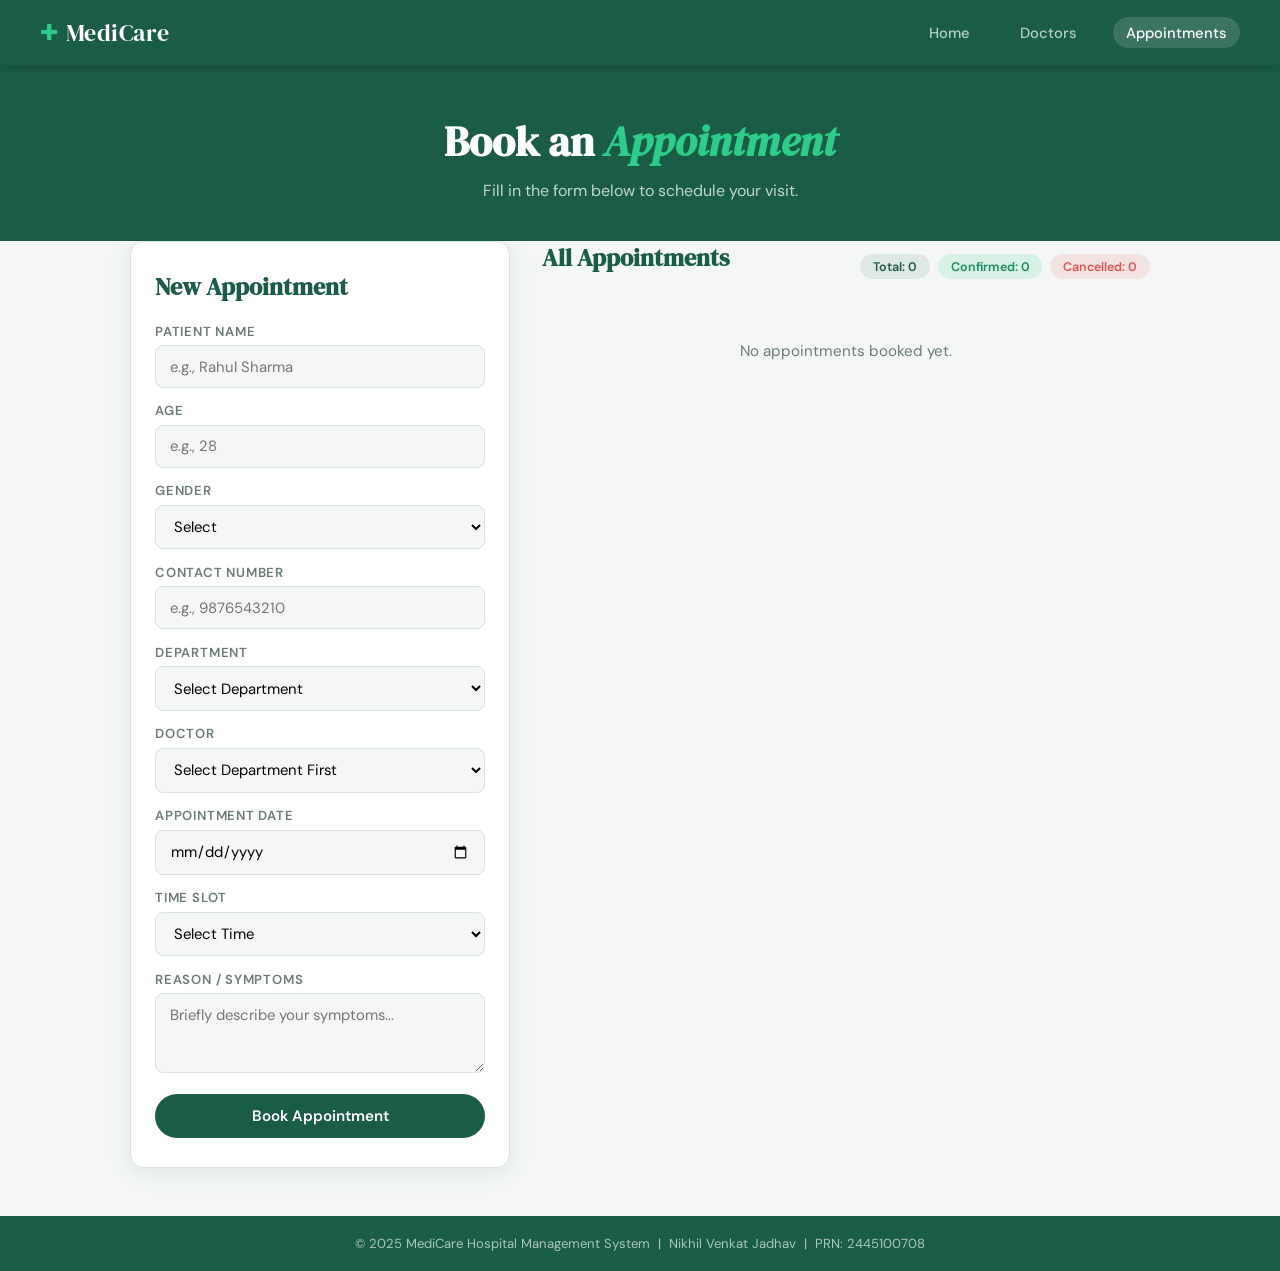
==== appointments.html @ d4bf0b08 "Add files via upload" ====
<!DOCTYPE html>
<html lang="en">
<head>
  <meta charset="UTF-8"/>
  <meta name="viewport" content="width=device-width, initial-scale=1.0"/>
  <title>MediCare — Appointments</title>
  <link rel="preconnect" href="https://fonts.googleapis.com">
  <link href="https://fonts.googleapis.com/css2?family=DM+Serif+Display:ital@0;1&family=DM+Sans:wght@300;400;500;600&display=swap" rel="stylesheet">
  <link rel="stylesheet" href="style.css"/>
</head>
<body>
  <header>
    <div class="logo">
      <span class="logo-cross">✚</span>
      <span class="logo-text">MediCare</span>
    </div>
    <nav>
      <a href="index.html" class="nav-link">Home</a>
      <a href="doctors.html" class="nav-link">Doctors</a>
      <a href="appointments.html" class="nav-link active">Appointments</a>
    </nav>
  </header>

  <div class="page-hero">
    <h1>Book an <em>Appointment</em></h1>
    <p>Fill in the form below to schedule your visit.</p>
  </div>

  <section class="section appt-layout">

    <!-- BOOKING FORM -->
    <div class="form-card">
      <h2 class="form-title">New Appointment</h2>

      <div class="form-group">
        <label>Patient Name</label>
        <input type="text" id="patientName" placeholder="e.g., Rahul Sharma"/>
      </div>
      <div class="form-group">
        <label>Age</label>
        <input type="number" id="patientAge" placeholder="e.g., 28" min="1"/>
      </div>
      <div class="form-group">
        <label>Gender</label>
        <select id="patientGender">
          <option value="">Select</option>
          <option>Male</option>
          <option>Female</option>
          <option>Other</option>
        </select>
      </div>
      <div class="form-group">
        <label>Contact Number</label>
        <input type="tel" id="contactNum" placeholder="e.g., 9876543210"/>
      </div>
      <div class="form-group">
        <label>Department</label>
        <select id="department" onchange="updateDoctors()">
          <option value="">Select Department</option>
          <option>Cardiology</option>
          <option>Neurology</option>
          <option>Dentistry</option>
          <option>Ophthalmology</option>
          <option>Orthopedics</option>
          <option>Pathology</option>
        </select>
      </div>
      <div class="form-group">
        <label>Doctor</label>
        <select id="doctorSelect">
          <option value="">Select Department First</option>
        </select>
      </div>
      <div class="form-group">
        <label>Appointment Date</label>
        <input type="date" id="apptDate"/>
      </div>
      <div class="form-group">
        <label>Time Slot</label>
        <select id="timeSlot">
          <option value="">Select Time</option>
          <option>09:00 AM</option>
          <option>10:00 AM</option>
          <option>11:00 AM</option>
          <option>12:00 PM</option>
          <option>02:00 PM</option>
          <option>03:00 PM</option>
          <option>04:00 PM</option>
          <option>05:00 PM</option>
        </select>
      </div>
      <div class="form-group">
        <label>Reason / Symptoms</label>
        <textarea id="reason" placeholder="Briefly describe your symptoms..."></textarea>
      </div>

      <button class="btn-primary full-width" onclick="bookAppointment()">Book Appointment</button>
    </div>

    <!-- APPOINTMENTS TABLE -->
    <div class="appt-list">
      <div class="appt-list-header">
        <h2 class="form-title">All Appointments</h2>
        <div class="summary-chips">
          <span class="chip total" id="chipTotal">Total: 0</span>
          <span class="chip confirmed" id="chipConfirmed">Confirmed: 0</span>
          <span class="chip cancelled" id="chipCancelled">Cancelled: 0</span>
        </div>
      </div>
      <div class="table-wrap">
        <table id="apptTable">
          <thead>
            <tr>
              <th>#</th>
              <th>Patient</th>
              <th>Doctor</th>
              <th>Date</th>
              <th>Time</th>
              <th>Department</th>
              <th>Status</th>
              <th>Action</th>
            </tr>
          </thead>
          <tbody id="apptBody">
          </tbody>
        </table>
        <p class="empty-msg" id="emptyMsg">No appointments booked yet.</p>
      </div>
    </div>

  </section>

  <footer>
    <p>© 2025 MediCare Hospital Management System &nbsp;|&nbsp; Nikhil Venkat Jadhav &nbsp;|&nbsp; PRN: 2445100708</p>
  </footer>

  <script src="script.js"></script>
  <script>
    // Set min date to today
    document.getElementById('apptDate').min = new Date().toISOString().split('T')[0];
    renderAppointments();
  </script>
</body>
</html>
---- style.css ----
/* ============================================================
   MediCare — Hospital Appointment Manager
   Style Sheet
   ============================================================ */

:root {
  --bg:        #f4f7f5;
  --surface:   #ffffff;
  --primary:   #1a5c45;
  --accent:    #2ecc8a;
  --danger:    #e05555;
  --text:      #1a1a2e;
  --muted:     #6b7c73;
  --border:    #d4e4dc;
  --shadow:    0 4px 24px rgba(26,92,69,.10);
  --radius:    14px;
  --font-head: 'DM Serif Display', serif;
  --font-body: 'DM Sans', sans-serif;
}

*, *::before, *::after { box-sizing: border-box; margin: 0; padding: 0; }

body {
  font-family: var(--font-body);
  background: var(--bg);
  color: var(--text);
  min-height: 100vh;
  display: flex;
  flex-direction: column;
}

/* ── HEADER ─────────────────────────────────────────────── */
header {
  display: flex;
  align-items: center;
  justify-content: space-between;
  padding: 1rem 2.5rem;
  background: var(--primary);
  position: sticky;
  top: 0;
  z-index: 100;
  box-shadow: 0 2px 12px rgba(0,0,0,.15);
}

.logo { display: flex; align-items: center; gap: .5rem; }
.logo-cross {
  font-size: 1.4rem;
  color: var(--accent);
  animation: pulse 2s infinite;
}
.logo-text {
  font-family: var(--font-head);
  font-size: 1.5rem;
  color: #fff;
  letter-spacing: .02em;
}

nav { display: flex; gap: 1.5rem; }
.nav-link {
  text-decoration: none;
  color: rgba(255,255,255,.7);
  font-size: .92rem;
  font-weight: 500;
  padding: .35rem .8rem;
  border-radius: 30px;
  transition: all .2s;
}
.nav-link:hover, .nav-link.active {
  color: #fff;
  background: rgba(255,255,255,.15);
}

/* ── HERO ────────────────────────────────────────────────── */
.hero {
  display: grid;
  grid-template-columns: 1fr 1fr;
  gap: 2rem;
  padding: 5rem 2.5rem 4rem;
  max-width: 1100px;
  margin: 0 auto;
  width: 100%;
}

.hero-content { display: flex; flex-direction: column; gap: 1.2rem; justify-content: center; }
.hero-label {
  font-size: .82rem;
  font-weight: 600;
  text-transform: uppercase;
  letter-spacing: .12em;
  color: var(--primary);
  background: rgba(46,204,138,.12);
  display: inline-block;
  padding: .3rem .8rem;
  border-radius: 20px;
  width: fit-content;
}
.hero-title {
  font-family: var(--font-head);
  font-size: 3.4rem;
  line-height: 1.15;
  color: var(--text);
}
.hero-title em { color: var(--primary); font-style: italic; }
.hero-sub { font-size: 1.05rem; color: var(--muted); line-height: 1.7; max-width: 420px; }

.hero-visual {
  position: relative;
  min-height: 320px;
}

.stat-card {
  position: absolute;
  background: var(--surface);
  border: 1px solid var(--border);
  border-radius: var(--radius);
  padding: 1rem 1.4rem;
  display: flex;
  flex-direction: column;
  align-items: center;
  box-shadow: var(--shadow);
  animation: floatUp 3s ease-in-out infinite alternate;
}
.stat-card:nth-child(2) { animation-delay: .8s; }
.stat-card:nth-child(3) { animation-delay: 1.6s; }
.stat-num { font-family: var(--font-head); font-size: 1.8rem; color: var(--primary); }
.stat-label { font-size: .8rem; color: var(--muted); font-weight: 500; }

.pulse-circle {
  position: absolute;
  width: 200px; height: 200px;
  border-radius: 50%;
  top: 50%; left: 50%;
  transform: translate(-50%, -50%);
  background: radial-gradient(circle, rgba(46,204,138,.12), rgba(26,92,69,.06));
  animation: pulseBig 2.5s ease-in-out infinite;
  z-index: -1;
}

/* ── SECTIONS ────────────────────────────────────────────── */
.section {
  max-width: 1100px;
  margin: 0 auto 3rem;
  padding: 0 2.5rem;
  width: 100%;
}

.section-title {
  font-family: var(--font-head);
  font-size: 2rem;
  margin-bottom: 1.5rem;
  color: var(--text);
}

/* ── DEPARTMENTS ─────────────────────────────────────────── */
.dept-grid {
  display: grid;
  grid-template-columns: repeat(auto-fill, minmax(160px, 1fr));
  gap: 1rem;
}
.dept-card {
  background: var(--surface);
  border: 1px solid var(--border);
  border-radius: var(--radius);
  padding: 1.5rem 1rem;
  display: flex;
  flex-direction: column;
  align-items: center;
  gap: .6rem;
  font-weight: 500;
  font-size: .95rem;
  cursor: default;
  transition: transform .2s, box-shadow .2s;
}
.dept-card:hover { transform: translateY(-4px); box-shadow: var(--shadow); }
.dept-icon { font-size: 2rem; }

/* ── PAGE HERO ───────────────────────────────────────────── */
.page-hero {
  background: var(--primary);
  color: #fff;
  text-align: center;
  padding: 3rem 1rem 2.5rem;
}
.page-hero h1 { font-family: var(--font-head); font-size: 2.6rem; }
.page-hero h1 em { color: var(--accent); font-style: italic; }
.page-hero p { margin-top: .6rem; color: rgba(255,255,255,.75); font-size: 1rem; }

/* ── SEARCH BAR ──────────────────────────────────────────── */
.search-bar { margin-bottom: 1.5rem; }
.search-bar input {
  width: 100%;
  padding: .8rem 1.2rem;
  border: 1px solid var(--border);
  border-radius: 40px;
  font-family: var(--font-body);
  font-size: .95rem;
  background: var(--surface);
  outline: none;
  transition: border-color .2s;
}
.search-bar input:focus { border-color: var(--primary); }

/* ── DOCTOR GRID ─────────────────────────────────────────── */
.doctor-grid {
  display: grid;
  grid-template-columns: repeat(auto-fill, minmax(220px, 1fr));
  gap: 1.2rem;
}
.doctor-card {
  background: var(--surface);
  border: 1px solid var(--border);
  border-radius: var(--radius);
  padding: 1.5rem 1rem;
  display: flex;
  flex-direction: column;
  align-items: center;
  gap: .5rem;
  transition: transform .2s, box-shadow .2s;
}
.doctor-card:hover { transform: translateY(-4px); box-shadow: var(--shadow); }
.doctor-avatar {
  width: 70px; height: 70px;
  border-radius: 50%;
  background: linear-gradient(135deg, var(--primary), var(--accent));
  display: flex; align-items: center; justify-content: center;
  font-size: 1.8rem; color: #fff;
  font-family: var(--font-head);
}
.doctor-name { font-weight: 600; font-size: 1rem; text-align: center; }
.doctor-spec { font-size: .82rem; color: var(--primary); font-weight: 500; }
.doctor-exp { font-size: .78rem; color: var(--muted); }

/* ── APPOINTMENT LAYOUT ──────────────────────────────────── */
.appt-layout {
  display: grid;
  grid-template-columns: 380px 1fr;
  gap: 2rem;
  align-items: start;
}

/* ── FORM CARD ───────────────────────────────────────────── */
.form-card {
  background: var(--surface);
  border: 1px solid var(--border);
  border-radius: var(--radius);
  padding: 1.8rem 1.5rem;
  box-shadow: var(--shadow);
  position: sticky;
  top: 90px;
}
.form-title {
  font-family: var(--font-head);
  font-size: 1.5rem;
  margin-bottom: 1.2rem;
  color: var(--primary);
}
.form-group { display: flex; flex-direction: column; gap: .35rem; margin-bottom: .9rem; }
.form-group label { font-size: .82rem; font-weight: 600; color: var(--muted); text-transform: uppercase; letter-spacing: .06em; }
.form-group input,
.form-group select,
.form-group textarea {
  padding: .65rem .9rem;
  border: 1px solid var(--border);
  border-radius: 8px;
  font-family: var(--font-body);
  font-size: .93rem;
  background: var(--bg);
  outline: none;
  transition: border-color .2s;
}
.form-group input:focus,
.form-group select:focus,
.form-group textarea:focus { border-color: var(--primary); background: #fff; }
.form-group textarea { min-height: 80px; resize: vertical; }

/* ── BUTTONS ─────────────────────────────────────────────── */
.btn-primary {
  display: inline-block;
  background: var(--primary);
  color: #fff;
  padding: .75rem 1.8rem;
  border: none;
  border-radius: 40px;
  font-family: var(--font-body);
  font-weight: 600;
  font-size: .95rem;
  cursor: pointer;
  text-decoration: none;
  transition: background .2s, transform .15s;
}
.btn-primary:hover { background: #14432f; transform: translateY(-2px); }
.btn-primary.full-width { width: 100%; text-align: center; margin-top: .4rem; }

/* ── APPOINTMENTS TABLE ──────────────────────────────────── */
.appt-list { display: flex; flex-direction: column; gap: 1rem; }
.appt-list-header { display: flex; align-items: center; justify-content: space-between; flex-wrap: wrap; gap: .8rem; }
.summary-chips { display: flex; gap: .5rem; flex-wrap: wrap; }
.chip {
  font-size: .78rem;
  font-weight: 600;
  padding: .3rem .8rem;
  border-radius: 20px;
}
.chip.total { background: rgba(26,92,69,.1); color: var(--primary); }
.chip.confirmed { background: rgba(46,204,138,.15); color: #1a8a5a; }
.chip.cancelled { background: rgba(224,85,85,.12); color: var(--danger); }

.table-wrap { overflow-x: auto; }
table {
  width: 100%;
  border-collapse: collapse;
  background: var(--surface);
  border-radius: var(--radius);
  overflow: hidden;
  box-shadow: var(--shadow);
  font-size: .88rem;
}
thead tr { background: var(--primary); color: #fff; }
th, td { padding: .75rem 1rem; text-align: left; }
tbody tr { border-bottom: 1px solid var(--border); transition: background .15s; }
tbody tr:last-child { border-bottom: none; }
tbody tr:hover { background: rgba(46,204,138,.05); }

.badge {
  padding: .25rem .7rem;
  border-radius: 20px;
  font-size: .78rem;
  font-weight: 600;
}
.badge.confirmed { background: rgba(46,204,138,.15); color: #1a8a5a; }
.badge.cancelled { background: rgba(224,85,85,.12); color: var(--danger); }

.btn-cancel {
  background: none;
  border: 1px solid var(--danger);
  color: var(--danger);
  padding: .3rem .7rem;
  border-radius: 6px;
  font-size: .78rem;
  cursor: pointer;
  transition: background .15s;
}
.btn-cancel:hover { background: var(--danger); color: #fff; }
.btn-cancel:disabled { opacity: .4; cursor: not-allowed; }

.empty-msg { text-align: center; padding: 2rem; color: var(--muted); font-size: .95rem; display: none; }

/* ── FOOTER ──────────────────────────────────────────────── */
footer {
  margin-top: auto;
  background: var(--primary);
  color: rgba(255,255,255,.65);
  text-align: center;
  padding: 1.2rem;
  font-size: .82rem;
}

/* ── ANIMATIONS ──────────────────────────────────────────── */
@keyframes pulse {
  0%, 100% { opacity: 1; }
  50% { opacity: .5; }
}
@keyframes floatUp {
  from { transform: translateY(0); }
  to   { transform: translateY(-10px); }
}
@keyframes pulseBig {
  0%, 100% { transform: translate(-50%,-50%) scale(1); opacity: .6; }
  50% { transform: translate(-50%,-50%) scale(1.15); opacity: .3; }
}

/* ── RESPONSIVE ──────────────────────────────────────────── */
@media (max-width: 900px) {
  .hero { grid-template-columns: 1fr; padding: 3rem 1.5rem; }
  .hero-visual { display: none; }
  .appt-layout { grid-template-columns: 1fr; }
  .form-card { position: static; }
  header { padding: 1rem 1.5rem; }
  .hero-title { font-size: 2.4rem; }
}
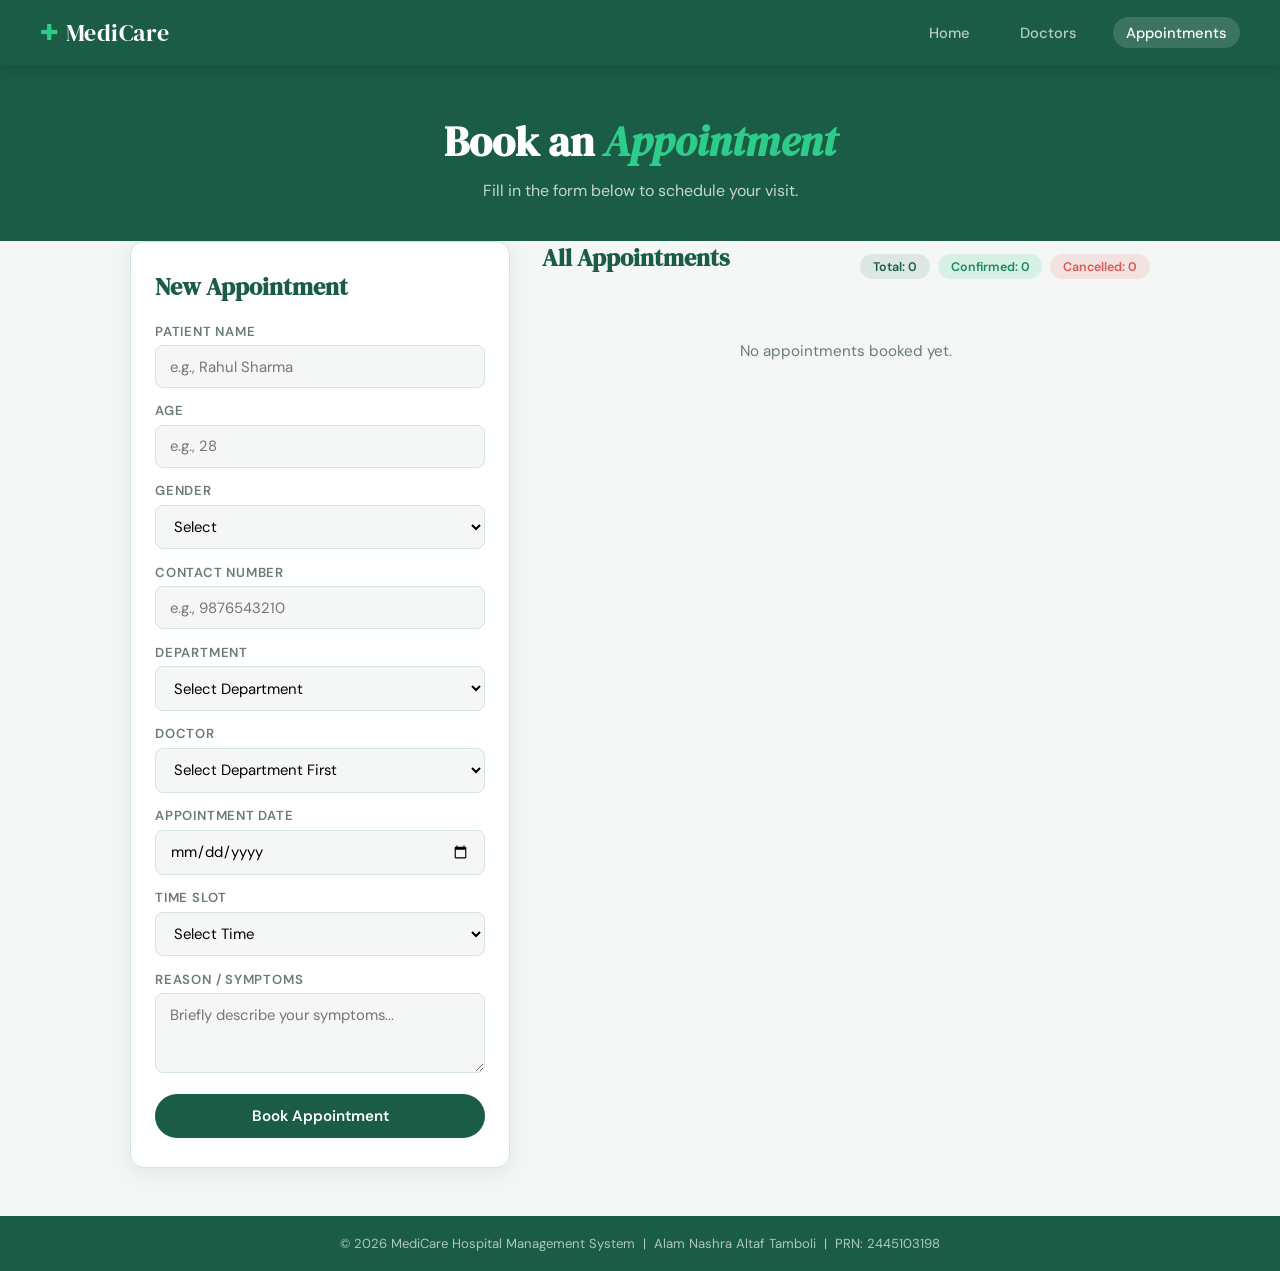
==== commit 340bd867: "Update appointments.html" ====
--- a/appointments.html
+++ b/appointments.html
@@ -131,7 +131,7 @@
   </section>
 
   <footer>
-    <p>© 2025 MediCare Hospital Management System &nbsp;|&nbsp; Nikhil Venkat Jadhav &nbsp;|&nbsp; PRN: 2445100708</p>
+    <p>© 2026 MediCare Hospital Management System &nbsp;|&nbsp; Alam Nashra Altaf Tamboli &nbsp;|&nbsp; PRN: 2445103198</p>
   </footer>
 
   <script src="script.js"></script>
